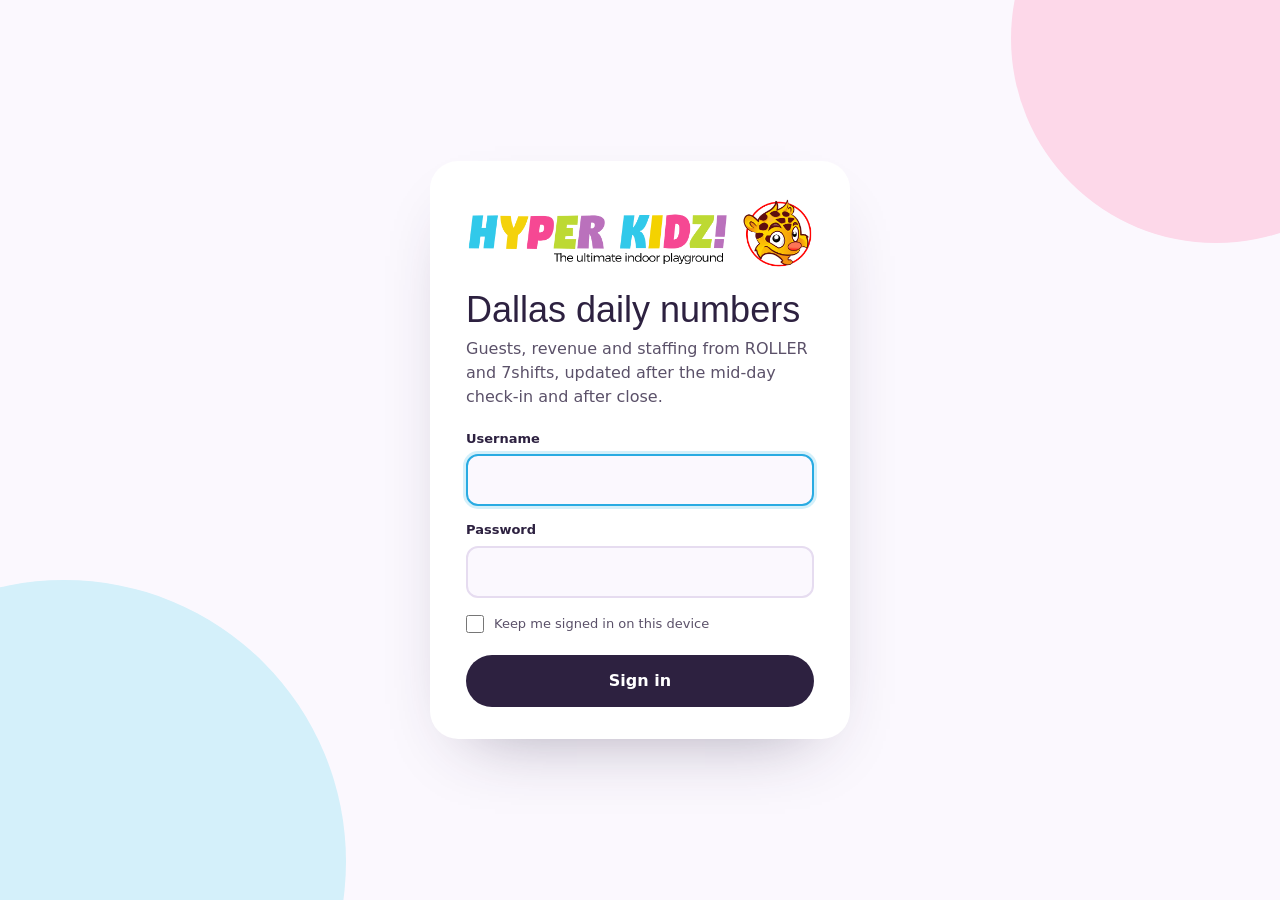
==== dashboard/index.html @ 7d79541c "Update dashboard data (2026-09-12T20:58:01-05:00)" ====
<!doctype html>
<html lang="en">
<head>
<meta charset="utf-8">
<meta name="viewport" content="width=device-width, initial-scale=1">
<meta name="robots" content="noindex, nofollow">
<meta name="referrer" content="no-referrer">
<meta http-equiv="Content-Security-Policy" content="default-src 'self'; script-src 'self'; style-src 'self' https://fonts.googleapis.com; font-src https://fonts.gstatic.com; img-src 'self' data:; connect-src 'self'; base-uri 'none'; form-action 'none'">
<title>Hyper Kidz Dallas dashboard</title>
<link rel="icon" href="data:image/svg+xml,%3Csvg xmlns='http://www.w3.org/2000/svg' viewBox='0 0 64 64'%3E%3Ccircle cx='32' cy='32' r='30' fill='%23F04E98'/%3E%3Ccircle cx='22' cy='20' r='8' fill='%23fff' opacity='.5'/%3E%3C/svg%3E">
<link rel="preconnect" href="https://fonts.googleapis.com">
<link rel="preconnect" href="https://fonts.gstatic.com" crossorigin>
<link rel="stylesheet" href="https://fonts.googleapis.com/css2?family=Lilita+One&family=Rethink+Sans:wght@400;500;600;700&display=swap">
<link rel="stylesheet" href="styles.css">
<script src="app.js" defer></script>
</head>
<body>
<div id="boot-view" class="boot">
  <img src="hyperkidz-logo.png" alt="Hyper Kidz" width="260" height="53">
  <p>Opening the numbers…</p>
</div>

<main id="login-view" class="login" hidden>
  <div class="login-card">
    <img class="login-logo" src="hyperkidz-logo.png" alt="Hyper Kidz, the ultimate indoor playground" width="356" height="73">
    <h1 class="login-title">Dallas daily numbers</h1>
    <p class="login-lede">Guests, revenue and staffing from ROLLER and 7shifts, updated after the mid-day check-in and after close.</p>
    <form id="login-form" novalidate>
      <label for="username">Username</label>
      <input id="username" name="username" type="text" autocomplete="username" autocapitalize="none" spellcheck="false" required>
      <label for="password">Password</label>
      <input id="password" name="password" type="password" autocomplete="current-password" required>
      <label class="remember"><input id="remember" type="checkbox"> Keep me signed in on this device</label>
      <button id="login-button" class="btn-primary" type="submit">Sign in</button>
      <p id="login-error" class="login-error" role="alert" hidden></p>
    </form>
  </div>
</main>

<div id="app" hidden></div>

<noscript><p class="noscript">This dashboard needs JavaScript to unlock the numbers.</p></noscript>
</body>
</html>
---- dashboard/styles.css ----
/* Hyper Kidz Dallas staff dashboard.
 * Palette from the logo: pastel grounds for sections, the logo's full-strength colors only for data marks.
 * One bold element (the ball pit of guests per hour); everything around it stays quiet. */

:root {
  color-scheme: light;
  --ground: #FBF8FE;
  --surface: #FFFFFF;
  --ink: #2D2140;
  --ink-2: #5B5169;
  --ink-3: #736A83;
  --rule: #E6DCF0;
  --sky: #D4F0FA;
  --sky-strong: #29ABE2;
  --sky-ink: #0F6A8F;
  --pink: #FDD8E9;
  --pink-strong: #F04E98;
  --pink-ink: #A91D5E;
  --lemon: #FFF1B0;
  --lemon-ink: #6E5300;
  --lime: #E3F2BE;
  --lime-strong: #8DC63F;
  --lime-ink: #3F6A0C;
  --lilac: #EEE2F6;
  --lilac-strong: #9B59B6;
  --lilac-ink: #65317F;
  --font-display: "Lilita One", "Arial Rounded MT Bold", "Trebuchet MS", sans-serif;
  --font-body: "Rethink Sans", "Segoe UI", system-ui, -apple-system, sans-serif;
  --step--1: 0.8125rem;
  --step-0: 1rem;
  --step-1: 1.25rem;
  --step-2: 1.75rem;
  --step-3: 2.25rem;
  --step-4: clamp(2.25rem, 1.4rem + 3.6vw, 3.75rem);
  --gutter: clamp(16px, 4vw, 40px);
}

*, *::before, *::after { box-sizing: border-box; }

html { -webkit-text-size-adjust: 100%; }

body {
  margin: 0;
  background: var(--ground);
  color: var(--ink);
  font-family: var(--font-body);
  font-size: var(--step-0);
  line-height: 1.5;
  font-variant-numeric: tabular-nums;
  -webkit-font-smoothing: antialiased;
}

[hidden] { display: none !important; }
img { max-width: 100%; height: auto; }
button, input { font: inherit; color: inherit; }
:focus-visible { outline: 3px solid var(--sky-strong); outline-offset: 2px; }

.wrap { max-width: 1160px; margin-inline: auto; padding-inline: var(--gutter); }
.muted { color: var(--ink-3); }

/* ---------- boot and sign-in ---------- */

.boot {
  min-height: 100svh;
  display: grid;
  place-content: center;
  justify-items: center;
  gap: 12px;
  padding-inline: var(--gutter);
  color: var(--ink-2);
}

.login {
  position: relative;
  min-height: 100svh;
  display: grid;
  place-items: center;
  padding: 32px var(--gutter);
  overflow: hidden;
}

/* Two oversized play balls in the corners: the sign-in page's only decoration. */
.login::before,
.login::after {
  content: "";
  position: absolute;
  border-radius: 50%;
  z-index: 0;
}
.login::before { width: 44vmax; height: 44vmax; left: -17vmax; bottom: -19vmax; background: var(--sky); }
.login::after { width: 32vmax; height: 32vmax; right: -11vmax; top: -13vmax; background: var(--pink); }

.login-card {
  position: relative;
  z-index: 1;
  width: min(420px, 100%);
  background: var(--surface);
  border-radius: 28px;
  padding: 36px clamp(20px, 6vw, 36px) 32px;
  box-shadow: 0 30px 70px -40px rgba(45, 33, 64, 0.45);
}

.login-logo { display: block; width: 100%; margin-bottom: 22px; }

.login-title {
  font-family: var(--font-display);
  font-weight: 400;
  font-size: var(--step-3);
  line-height: 1.05;
  margin: 0 0 8px;
}

.login-lede { color: var(--ink-2); margin: 0 0 20px; max-width: 36ch; }

#login-form label:not(.remember) {
  display: block;
  font-weight: 600;
  font-size: var(--step--1);
  margin: 14px 0 6px;
}

#login-form input[type="text"],
#login-form input[type="password"] {
  width: 100%;
  padding: 12px 14px;
  border: 2px solid var(--rule);
  border-radius: 12px;
  background: var(--ground);
}

#login-form input[type="text"]:focus-visible,
#login-form input[type="password"]:focus-visible {
  outline: none;
  border-color: var(--sky-strong);
  box-shadow: 0 0 0 3px var(--sky);
}

.remember {
  display: flex;
  gap: 10px;
  align-items: center;
  margin-top: 16px;
  font-size: var(--step--1);
  font-weight: 500;
  color: var(--ink-2);
}
.remember input { width: 18px; height: 18px; margin: 0; accent-color: var(--lilac-strong); }

.btn-primary {
  width: 100%;
  margin-top: 22px;
  padding: 14px;
  border: 0;
  border-radius: 999px;
  background: var(--ink);
  color: #fff;
  font-weight: 700;
  cursor: pointer;
}
.btn-primary:hover { background: #45345F; }
.btn-primary[disabled] { opacity: 0.7; cursor: progress; }

.login-error {
  margin: 14px 0 0;
  padding: 10px 12px;
  border-radius: 10px;
  background: var(--pink);
  color: var(--pink-ink);
  font-size: var(--step--1);
  font-weight: 600;
}

.noscript { padding: 24px var(--gutter); }

/* ---------- top bar ---------- */

.topbar {
  display: flex;
  flex-wrap: wrap;
  align-items: center;
  justify-content: space-between;
  gap: 12px 20px;
  padding-block: 18px;
}
.topbar-logo { display: block; height: 40px; width: auto; }
.topbar-meta {
  display: flex;
  flex-wrap: wrap;
  align-items: center;
  gap: 8px 16px;
  font-size: var(--step--1);
  color: var(--ink-2);
}
.stale {
  padding: 4px 12px;
  border-radius: 999px;
  background: var(--lemon);
  color: var(--lemon-ink);
  font-weight: 600;
}

.btn-quiet {
  padding: 6px 14px;
  border: 2px solid var(--rule);
  border-radius: 999px;
  background: var(--surface);
  font-weight: 600;
  cursor: pointer;
}
.btn-quiet:hover { border-color: var(--lilac-strong); }

/* ---------- the day ---------- */

.day { padding-block: 20px 36px; }

.day-nav { display: flex; align-items: center; gap: 12px; }

.day-title {
  margin: 0;
  font-family: var(--font-display);
  font-weight: 400;
  font-size: var(--step-4);
  line-height: 1;
}
.day-title:focus { outline: none; }

.nav-btn {
  flex: none;
  width: 40px;
  height: 40px;
  display: grid;
  place-items: center;
  border: 2px solid var(--rule);
  border-radius: 50%;
  background: var(--surface);
  font-size: 1.25rem;
  line-height: 1;
  cursor: pointer;
}
.nav-btn:hover:not(:disabled) { border-color: var(--lilac-strong); }
.nav-btn:disabled { opacity: 0.35; cursor: default; }

.day-tags { display: flex; flex-wrap: wrap; gap: 8px; margin-top: 14px; }
.tag {
  padding: 4px 12px;
  border-radius: 999px;
  font-size: var(--step--1);
  font-weight: 600;
}
.tag-live { background: var(--lemon); color: var(--lemon-ink); }
.tag-holiday { background: var(--lilac); color: var(--lilac-ink); }

.day-sentence { max-width: 64ch; margin: 14px 0 0; font-size: var(--step-1); line-height: 1.45; }

.pit { margin-top: 22px; overflow-x: auto; }
.pit-svg { display: block; width: 100%; height: auto; }
.pit-floor { stroke: var(--rule); stroke-width: 2; }
.pit-forecast { fill: none; stroke: var(--lilac-strong); stroke-width: 2; stroke-dasharray: 4 4; }
.pit-ball.ok { fill: var(--lime-strong); }
.pit-ball.under { fill: var(--pink-strong); }
.pit-ball.over { fill: var(--sky-strong); }
.pit-gloss { fill: #fff; opacity: 0.55; }
.pit-count { font-family: var(--font-display); font-size: 17px; fill: var(--ink); text-anchor: middle; }
.pit-count.is-forecast { fill: var(--lilac-ink); font-family: var(--font-body); font-size: 13px; font-weight: 600; }
.pit-hour { font-size: 13px; font-weight: 600; fill: var(--ink-2); text-anchor: middle; }
.pit-staff { font-size: 12px; fill: var(--ink-3); text-anchor: middle; }

.pit-drop { animation: pit-drop 0.7s cubic-bezier(0.34, 1.45, 0.55, 1) both; }
@keyframes pit-drop {
  from { transform: translateY(-70px); opacity: 0; }
  60% { opacity: 1; }
  to { transform: none; opacity: 1; }
}
@media (prefers-reduced-motion: reduce) {
  .pit-drop { animation: none; }
}

.pit-legend {
  display: flex;
  flex-wrap: wrap;
  gap: 6px 18px;
  margin: 10px 0 0;
  font-size: var(--step--1);
  color: var(--ink-2);
}
.key { display: inline-flex; align-items: center; gap: 6px; }
.dot { width: 12px; height: 12px; border-radius: 50%; }
.dot.ok { background: var(--lime-strong); }
.dot.under { background: var(--pink-strong); }
.dot.over { background: var(--sky-strong); }
.ring { width: 12px; height: 12px; border-radius: 50%; border: 2px dashed var(--lilac-strong); }
.pit-missing { margin: 18px 0 0; color: var(--ink-2); }

.numbers {
  display: grid;
  grid-template-columns: repeat(auto-fit, minmax(180px, 1fr));
  gap: 0 24px;
  margin: 28px 0 0;
  border-top: 2px solid var(--rule);
}
.number { padding-top: 16px; }
.number dt { font-size: var(--step--1); font-weight: 600; color: var(--ink-2); }
.number dd { margin: 2px 0 0; font-family: var(--font-display); font-size: var(--step-3); line-height: 1.05; }
.number .sub {
  display: block;
  margin-top: 4px;
  font-family: var(--font-body);
  font-size: var(--step--1);
  line-height: 1.4;
  color: var(--ink-2);
}

/* ---------- sections ---------- */

.band { padding-block: 40px; }
.band-lilac { background: var(--lilac); }
.band-sky { background: var(--sky); }
.plain { padding-block: 40px; border-top: 2px solid var(--rule); }

.section-title {
  margin: 0 0 6px;
  font-family: var(--font-display);
  font-weight: 400;
  font-size: var(--step-2);
  line-height: 1.1;
}
.section-lede { max-width: 70ch; margin: 0 0 20px; color: var(--ink-2); }

/* the owner's read */
.read-summary { max-width: 68ch; margin: 0 0 24px; font-size: var(--step-1); line-height: 1.5; }
.read-lists { display: grid; grid-template-columns: repeat(auto-fit, minmax(260px, 1fr)); gap: 24px 40px; }
.read-lists h3 { margin: 0 0 8px; font-size: var(--step-0); }
.read-lists ul { margin: 0; padding-left: 1.1em; max-width: 60ch; }
.read-lists li + li { margin-top: 6px; }
.read-by { margin: 22px 0 0; font-size: var(--step--1); color: var(--ink-2); }

/* next 7 days */
.ahead-scroll { overflow-x: auto; padding-bottom: 4px; }
.ahead {
  display: grid;
  grid-template-columns: repeat(7, minmax(118px, 1fr));
  gap: 12px;
  margin: 0;
  padding: 0;
  list-style: none;
}
.ahead-day {
  display: flex;
  flex-direction: column;
  gap: 2px;
  padding: 14px;
  border-radius: 18px;
  background: var(--surface);
}
.ahead-name { font-family: var(--font-display); font-size: var(--step-1); line-height: 1.1; }
.ahead-date { font-size: var(--step--1); color: var(--ink-2); }
.ahead-bar { height: 72px; display: flex; align-items: flex-end; margin: 10px 0 8px; }
.ahead-bar span { display: block; width: 100%; min-height: 4px; border-radius: 10px 10px 4px 4px; background: var(--pink-strong); }
.ahead-rev { font-size: var(--step-1); }
.ahead-meta { font-size: var(--step--1); color: var(--ink-2); }
.ahead-holiday { margin-top: 6px; font-size: var(--step--1); font-weight: 600; color: var(--lilac-ink); }
.ahead-gap { margin-top: 6px; font-size: var(--step--1); font-weight: 600; color: var(--pink-ink); }
.ahead-total { margin: 18px 0 0; font-weight: 600; }

/* week by week */
.weeks {
  display: grid;
  grid-template-columns: 12.5rem repeat(7, minmax(0, 1fr)) 10rem;
  gap: 6px;
}
.weeks-head { padding: 0 4px 2px; font-size: var(--step--1); font-weight: 600; color: var(--ink-2); }
.week-label { align-self: center; font-size: var(--step--1); font-weight: 600; }
.week-total { align-self: center; font-size: var(--step--1); color: var(--ink-2); line-height: 1.35; }
.cell {
  display: flex;
  flex-direction: column;
  align-items: flex-start;
  gap: 1px;
  min-height: 78px;
  padding: 8px;
  border: 0;
  border-radius: 12px;
  background: var(--surface);
  text-align: left;
  cursor: pointer;
}
.cell:hover { box-shadow: inset 0 0 0 2px var(--pink-strong); }
.cell.is-focus { box-shadow: inset 0 0 0 3px var(--ink); }
.cell-empty { background: transparent; box-shadow: inset 0 0 0 2px var(--rule); cursor: default; color: var(--ink-3); }
.cell-empty:hover { box-shadow: inset 0 0 0 2px var(--rule); }
.cell-day { font-weight: 700; line-height: 1.2; }
.cell-rev { font-weight: 600; line-height: 1.2; }
.cell-guests { font-size: var(--step--1); color: var(--ink-2); line-height: 1.2; }
.cell-holiday { font-size: 11px; font-weight: 700; color: var(--lilac-ink); line-height: 1.2; }

/* tables */
.table-wrap { overflow-x: auto; }
table { width: 100%; min-width: 680px; border-collapse: collapse; font-size: var(--step--1); }
th {
  padding: 8px 10px;
  border-bottom: 2px solid var(--rule);
  text-align: right;
  font-weight: 600;
  color: var(--ink-2);
  white-space: nowrap;
}
td { padding: 8px 10px; border-bottom: 1px solid var(--rule); text-align: right; white-space: nowrap; }
th:first-child, td:first-child { text-align: left; }
tr.is-expected td { color: var(--ink-3); }
.chip { display: inline-block; padding: 2px 10px; border-radius: 999px; font-size: 12px; font-weight: 600; }
.chip.ok { background: var(--lime); color: var(--lime-ink); }
.chip.under { background: var(--pink); color: var(--pink-ink); }
.chip.over { background: var(--sky); color: var(--sky-ink); }
.off-big { color: var(--pink-ink); font-weight: 700; }

/* parties and attention */
.list-plain { margin: 0; padding: 0; list-style: none; max-width: 80ch; }
.list-plain li {
  display: grid;
  grid-template-columns: 7.5rem 1fr;
  gap: 2px 14px;
  padding: 12px 0;
  border-bottom: 1px solid var(--rule);
}
.list-when { font-weight: 600; }
.list-detail { color: var(--ink); }
.list-action { grid-column: 2; font-size: var(--step--1); color: var(--ink-2); }
.sev { justify-self: start; align-self: start; }
.sev.high { background: var(--pink); color: var(--pink-ink); }
.sev.medium { background: var(--lemon); color: var(--lemon-ink); }
.sev.low { background: var(--sky); color: var(--sky-ink); }
.more { margin-top: 16px; }

.foot { padding-block: 32px 56px; font-size: var(--step--1); color: var(--ink-2); }
.foot p { max-width: 80ch; margin: 0 0 8px; }

/* ---------- narrow screens ---------- */

@media (max-width: 760px) {
  .weeks { grid-template-columns: repeat(7, minmax(0, 1fr)); gap: 4px; }
  .weeks-head.col-label, .weeks-head.col-total { display: none; }
  .week-label { grid-column: 1 / -1; margin-top: 12px; }
  .week-total { grid-column: 1 / -1; }
  .cell { min-height: 56px; padding: 6px 5px; border-radius: 10px; }
  .cell-guests, .cell-holiday { display: none; }
  .cell-rev { font-size: 11px; }
  .list-plain li { grid-template-columns: 1fr; }
  .list-action { grid-column: 1; }
  .numbers { grid-template-columns: repeat(2, minmax(0, 1fr)); gap: 0 16px; }
  .number dd { font-size: var(--step-2); }
}
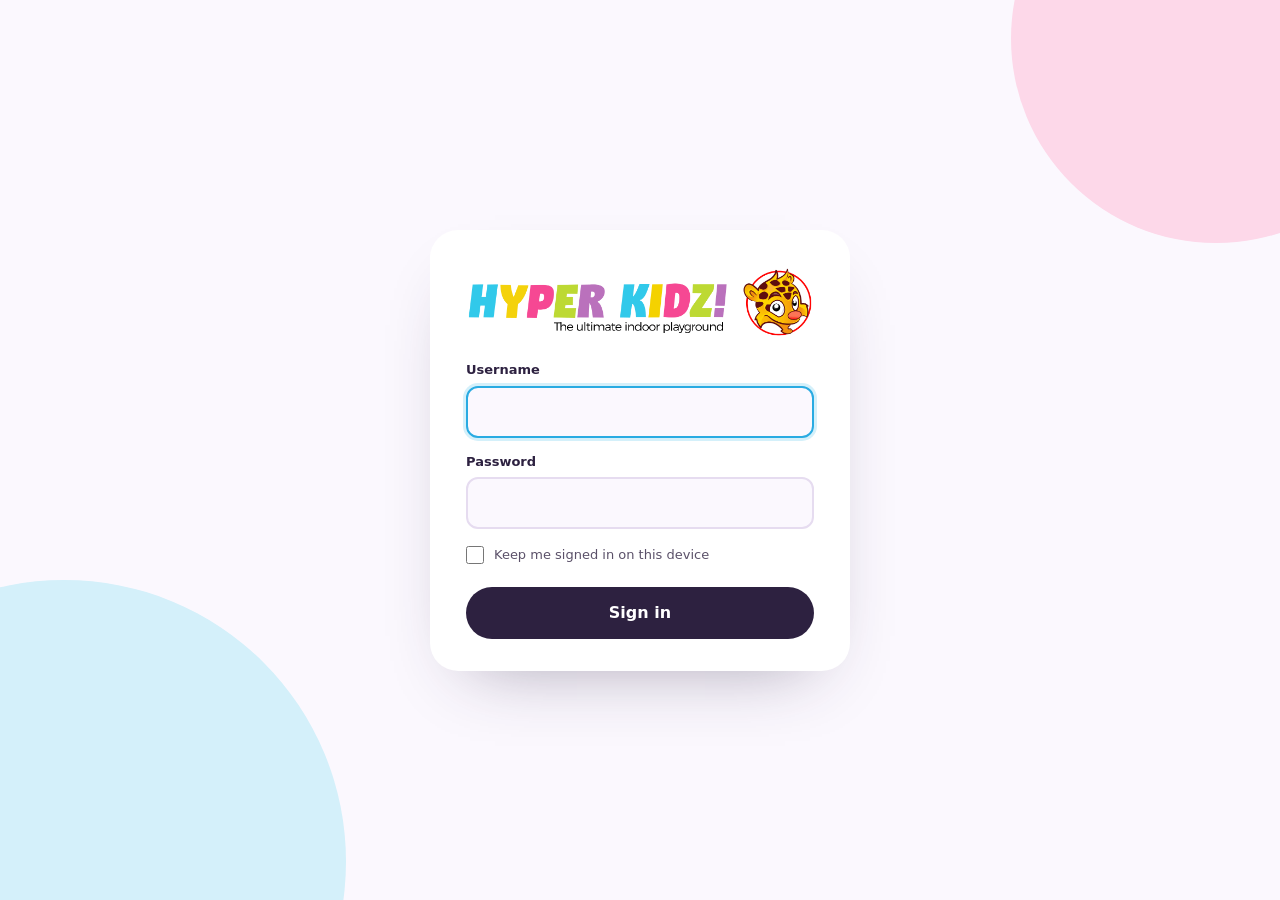
==== commit 82d22a7c: "Update dashboard data (2026-09-12T23:41:44-05:00)" ====
--- a/dashboard/index.html
+++ b/dashboard/index.html
@@ -6,7 +6,7 @@
 <meta name="robots" content="noindex, nofollow">
 <meta name="referrer" content="no-referrer">
 <meta http-equiv="Content-Security-Policy" content="default-src 'self'; script-src 'self'; style-src 'self' https://fonts.googleapis.com; font-src https://fonts.gstatic.com; img-src 'self' data:; connect-src 'self'; base-uri 'none'; form-action 'none'">
-<title>Hyper Kidz Dallas dashboard</title>
+<title>Hyper Kidz</title>
 <link rel="icon" href="data:image/svg+xml,%3Csvg xmlns='http://www.w3.org/2000/svg' viewBox='0 0 64 64'%3E%3Ccircle cx='32' cy='32' r='30' fill='%23F04E98'/%3E%3Ccircle cx='22' cy='20' r='8' fill='%23fff' opacity='.5'/%3E%3C/svg%3E">
 <link rel="preconnect" href="https://fonts.googleapis.com">
 <link rel="preconnect" href="https://fonts.gstatic.com" crossorigin>
@@ -17,14 +17,13 @@
 <body>
 <div id="boot-view" class="boot">
   <img src="hyperkidz-logo.png" alt="Hyper Kidz" width="260" height="53">
-  <p>Opening the numbers…</p>
+  <p>Loading…</p>
 </div>
 
 <main id="login-view" class="login" hidden>
   <div class="login-card">
     <img class="login-logo" src="hyperkidz-logo.png" alt="Hyper Kidz, the ultimate indoor playground" width="356" height="73">
-    <h1 class="login-title">Dallas daily numbers</h1>
-    <p class="login-lede">Guests, revenue and staffing from ROLLER and 7shifts, updated after the mid-day check-in and after close.</p>
+    <h1 class="visually-hidden">Sign in</h1>
     <form id="login-form" novalidate>
       <label for="username">Username</label>
       <input id="username" name="username" type="text" autocomplete="username" autocapitalize="none" spellcheck="false" required>
@@ -39,6 +38,6 @@
 
 <div id="app" hidden></div>
 
-<noscript><p class="noscript">This dashboard needs JavaScript to unlock the numbers.</p></noscript>
+<noscript><p class="noscript">This page needs JavaScript.</p></noscript>
 </body>
 </html>
--- a/dashboard/styles.css
+++ b/dashboard/styles.css
@@ -18,6 +18,8 @@
   --pink-ink: #A91D5E;
   --lemon: #FFF1B0;
   --lemon-ink: #6E5300;
+  --lemon-strong: #F5C518;
+  --adult-tone: #B9AFC7;
   --lime: #E3F2BE;
   --lime-strong: #8DC63F;
   --lime-ink: #3F6A0C;
@@ -57,6 +59,7 @@
 
 .wrap { max-width: 1160px; margin-inline: auto; padding-inline: var(--gutter); }
 .muted { color: var(--ink-3); }
+a { color: var(--sky-ink); }
 
 /* ---------- boot and sign-in ---------- */
 
@@ -101,16 +104,6 @@
 }
 
 .login-logo { display: block; width: 100%; margin-bottom: 22px; }
-
-.login-title {
-  font-family: var(--font-display);
-  font-weight: 400;
-  font-size: var(--step-3);
-  line-height: 1.05;
-  margin: 0 0 8px;
-}
-
-.login-lede { color: var(--ink-2); margin: 0 0 20px; max-width: 36ch; }
 
 #login-form label:not(.remember) {
   display: block;
@@ -212,8 +205,6 @@
 /* ---------- the day ---------- */
 
 .day { padding-block: 20px 36px; }
-
-.day-nav { display: flex; align-items: center; gap: 12px; }
 
 .day-title {
   margin: 0;
@@ -293,7 +284,7 @@
 
 .numbers {
   display: grid;
-  grid-template-columns: repeat(auto-fit, minmax(180px, 1fr));
+  grid-template-columns: repeat(auto-fit, minmax(150px, 1fr));
   gap: 0 24px;
   margin: 28px 0 0;
   border-top: 2px solid var(--rule);
@@ -394,7 +385,8 @@
 .cell-holiday { font-size: 11px; font-weight: 700; color: var(--lilac-ink); line-height: 1.2; }
 
 /* tables */
-.table-wrap { overflow-x: auto; }
+/* position: relative keeps absolutely positioned screen-reader labels inside the scroll area on phones. */
+.table-wrap { position: relative; overflow-x: auto; }
 table { width: 100%; min-width: 680px; border-collapse: collapse; font-size: var(--step--1); }
 th {
   padding: 8px 10px;
@@ -407,6 +399,9 @@
 td { padding: 8px 10px; border-bottom: 1px solid var(--rule); text-align: right; white-space: nowrap; }
 th:first-child, td:first-child { text-align: left; }
 tr.is-expected td { color: var(--ink-3); }
+th.text, td.text { text-align: left; }
+td.notes { min-width: 24rem; white-space: normal; text-align: left; color: var(--ink-2); }
+.cell-sub { display: block; font-size: 12px; color: var(--ink-3); }
 .chip { display: inline-block; padding: 2px 10px; border-radius: 999px; font-size: 12px; font-weight: 600; }
 .chip.ok { background: var(--lime); color: var(--lime-ink); }
 .chip.under { background: var(--pink); color: var(--pink-ink); }
@@ -434,9 +429,225 @@
 .foot { padding-block: 32px 56px; font-size: var(--step--1); color: var(--ink-2); }
 .foot p { max-width: 80ch; margin: 0 0 8px; }
 
+/* who came */
+.mix { margin-top: 28px; }
+.mix-summary { max-width: 70ch; margin: 0 0 10px; color: var(--ink-2); }
+.mix-bar { display: flex; max-width: 760px; height: 18px; border-radius: 999px; overflow: hidden; background: var(--rule); }
+.mix-seg { display: block; height: 100%; }
+.mix-legend {
+  display: flex;
+  flex-wrap: wrap;
+  gap: 6px 18px;
+  margin: 10px 0 0;
+  padding: 0;
+  list-style: none;
+  font-size: var(--step--1);
+  color: var(--ink-2);
+}
+.mix-legend li { display: inline-flex; align-items: center; gap: 6px; }
+.mix-legend strong { color: var(--ink); }
+.mix-dot { width: 12px; height: 12px; border-radius: 50%; }
+.grp-children { background: var(--pink-strong); }
+.grp-toddlers { background: var(--sky-strong); }
+.grp-infants { background: var(--lemon-strong); }
+.grp-other { background: var(--lilac-strong); }
+.grp-party { background: var(--lime-strong); }
+.grp-adults { background: var(--adult-tone); }
+
+/* ---------- navigation: tabs, date picker, update ---------- */
+
+.visually-hidden { position: absolute; width: 1px; height: 1px; overflow: hidden; clip: rect(0 0 0 0); white-space: nowrap; }
+.controls { position: sticky; top: 0; z-index: 5; background: var(--ground); border-block: 2px solid var(--rule); }
+/* Tabs and the day picker share one row on wide screens; below 1100px the picker wraps to its own row. */
+.controls-row { display: flex; flex-wrap: nowrap; align-items: center; gap: 10px 16px; padding-block: 10px; }
+.tabs { display: flex; flex: 1 1 auto; gap: 2px; min-width: 0; overflow-x: auto; scrollbar-width: none; }
+.tabs::-webkit-scrollbar { display: none; }
+.tab {
+  flex: none;
+  padding: 7px 12px;
+  border: 0;
+  border-radius: 999px;
+  background: transparent;
+  color: var(--ink-2);
+  font-size: 0.9375rem;
+  font-weight: 600;
+  white-space: nowrap;
+  cursor: pointer;
+}
+.tab:hover { background: var(--lilac); color: var(--ink); }
+.tab[aria-selected="true"] { background: var(--ink); color: #fff; }
+.picker { display: flex; flex: none; align-items: center; gap: 6px; margin-left: auto; }
+.picker .nav-btn { width: 34px; height: 34px; font-size: 1.1rem; }
+.picker .btn-quiet { padding: 5px 12px; }
+.picker input[type="date"] { padding: 5px 8px; border: 2px solid var(--rule); border-radius: 12px; background: var(--surface); font-weight: 600; }
+@media (max-width: 1100px) {
+  .controls-row { flex-wrap: wrap; }
+}
+.btn-update {
+  display: inline-flex;
+  align-items: center;
+  padding: 6px 16px;
+  border-radius: 999px;
+  background: var(--pink-strong);
+  color: #fff;
+  font-weight: 700;
+  text-decoration: none;
+}
+.btn-update:hover { background: var(--pink-ink); }
+.panel:focus { outline: none; }
+
+/* ---------- growth, call-outs, empty states ---------- */
+
+.growth-wrap { padding-bottom: 32px; }
+.section-title.small { font-size: var(--step-1); }
+.growth { display: flex; flex-wrap: wrap; align-items: center; gap: 6px 8px; margin: 8px 0 0; }
+.growth-label { min-width: 15rem; font-size: var(--step--1); font-weight: 600; color: var(--ink-2); }
+.chip.up { background: var(--lime); color: var(--lime-ink); }
+.chip.down { background: var(--pink); color: var(--pink-ink); }
+.chip.flat { background: var(--lilac); color: var(--lilac-ink); }
+.callout { max-width: 80ch; margin: 18px 0 0; padding: 14px 16px; border-radius: 14px; background: var(--pink); color: var(--pink-ink); }
+.callout strong { color: var(--ink); }
+.empty { padding-block: 32px; color: var(--ink-2); }
+.empty .btn-quiet { margin: 12px 8px 0 0; }
+.kv { display: grid; grid-template-columns: repeat(auto-fit, minmax(170px, 1fr)); gap: 0 24px; margin: 24px 0 0; border-top: 2px solid var(--rule); }
+.kv div { padding-top: 12px; }
+.kv dt { font-size: var(--step--1); font-weight: 600; color: var(--ink-2); }
+.kv dd { margin: 2px 0 0; font-family: var(--font-display); font-size: var(--step-2); line-height: 1.1; }
+tr.total td { font-weight: 700; border-top: 2px solid var(--rule); }
+
+/* ---------- staff, calendar, analysis, updates ---------- */
+
+.chip.on_clock, .chip.done { background: var(--lime); color: var(--lime-ink); }
+.chip.worked { background: var(--sky); color: var(--sky-ink); }
+.chip.late, .chip.unscheduled, .chip.no_analysis, .chip.pending { background: var(--lemon); color: var(--lemon-ink); }
+.chip.no_show, .chip.missed, .chip.overtime, .chip.failed { background: var(--pink); color: var(--pink-ink); }
+.chip.scheduled, .chip.open_shift { background: var(--lilac); color: var(--lilac-ink); }
+.agenda-day { padding-block: 18px; border-top: 2px solid var(--rule); }
+.agenda-day h3 { margin: 0 0 4px; font-family: var(--font-display); font-weight: 400; font-size: var(--step-1); }
+.agenda-day .section-lede { margin-bottom: 10px; }
+.agenda-cols { display: grid; grid-template-columns: repeat(auto-fit, minmax(300px, 1fr)); gap: 16px 36px; }
+.agenda-cols h4 { margin: 0 0 6px; font-size: var(--step--1); color: var(--ink-2); }
+.agenda-row { display: grid; grid-template-columns: 9rem 1fr; gap: 2px 12px; padding: 7px 0; border-bottom: 1px solid var(--rule); font-size: var(--step--1); }
+.agenda-row .muted { grid-column: 2; }
+.status-list { display: flex; flex-wrap: wrap; gap: 8px; margin: 16px 0 8px; padding: 0; list-style: none; }
+.status-list .chip { font-size: var(--step--1); padding: 4px 12px; }
+.analysis-card { padding-block: 18px; border-top: 2px solid var(--rule); }
+.analysis-card h3 { margin: 0 0 4px; font-family: var(--font-display); font-weight: 400; font-size: var(--step-1); }
+.analysis-card .read-summary { margin-top: 12px; }
+
+/* ---------- projections: three weeks, heatmaps ---------- */
+
+.seg { display: inline-flex; gap: 4px; margin: 0 0 14px; padding: 3px; border-radius: 999px; background: var(--lilac); }
+.seg button { padding: 5px 14px; border: 0; border-radius: 999px; background: transparent; color: var(--lilac-ink); font-weight: 600; cursor: pointer; }
+.seg button[aria-pressed="true"] { background: var(--surface); color: var(--ink); }
+.tl { overflow-x: auto; }
+.tl-svg { display: block; width: 100%; height: auto; }
+.tl-bar.actual { fill: var(--pink-strong); }
+.tl-bar.live { fill: var(--pink); stroke: var(--pink-strong); stroke-width: 2; stroke-dasharray: 5 4; }
+.tl-bar.projected { fill: var(--lilac); stroke: var(--lilac-strong); stroke-width: 2; }
+.tl-booked { fill: var(--lilac-strong); opacity: 0.55; }
+.tl-forecast { stroke: var(--ink); stroke-width: 3; stroke-linecap: round; }
+.tl-value { font-size: 12px; font-weight: 700; fill: var(--ink); text-anchor: middle; }
+.tl-divide { stroke: var(--ink-3); stroke-width: 1.5; stroke-dasharray: 3 5; }
+.tl-divide-label { font-size: 12px; font-weight: 600; fill: var(--ink-2); }
+.tl-week { max-width: 80ch; margin: 14px 0 0; font-weight: 600; }
+.swatch { width: 14px; height: 10px; border-radius: 3px; }
+.swatch.actual { background: var(--pink-strong); }
+.swatch.live { background: var(--pink); box-shadow: inset 0 0 0 2px var(--pink-strong); }
+.swatch.projected { background: var(--lilac); box-shadow: inset 0 0 0 2px var(--lilac-strong); }
+.swatch.booked { background: var(--lilac-strong); opacity: 0.55; }
+.dash { width: 16px; height: 3px; border-radius: 2px; background: var(--ink); }
+
+.heat-scroll { overflow-x: auto; padding-bottom: 4px; }
+.heat { display: grid; gap: 4px; min-width: 620px; }
+.heat-head { font-size: 12px; font-weight: 600; color: var(--ink-2); text-align: center; }
+.heat-label { align-self: center; font-size: var(--step--1); font-weight: 600; white-space: nowrap; }
+.heat-cell { position: relative; display: grid; place-items: center; min-height: 40px; border-radius: 8px; background: var(--surface); font-size: 13px; font-weight: 600; }
+.heat-cell.is-short { box-shadow: inset 0 0 0 2px var(--pink-strong); }
+.heat-cell.is-closed { background: transparent; box-shadow: inset 0 0 0 1px var(--rule); }
+.heat-need { position: absolute; top: 1px; right: 4px; font-size: 10px; font-weight: 700; color: var(--pink-ink); }
+
+/* ---------- forecast explanations ---------- */
+
+.why-teaser p { max-width: 80ch; margin: 0 0 24px; padding: 12px 16px; border-left: 4px solid var(--lilac-strong); background: var(--lilac); border-radius: 0 12px 12px 0; }
+.btn-link { padding: 0; border: 0; background: none; color: var(--sky-ink); font-weight: 700; text-decoration: underline; cursor: pointer; }
+.ahead-day .btn-link { align-self: flex-start; margin-top: 8px; font-size: var(--step--1); }
+.equation { display: flex; flex-wrap: wrap; align-items: center; gap: 8px 10px; margin: 4px 0 22px; }
+.equation .term { padding: 8px 14px; border-radius: 14px; background: var(--surface); box-shadow: inset 0 0 0 2px var(--rule); color: var(--ink-2); font-weight: 600; }
+.equation .term strong { font-family: var(--font-display); font-weight: 400; font-size: var(--step-2); color: var(--ink); }
+.equation .op { font-family: var(--font-display); font-size: var(--step-2); color: var(--ink-3); }
+.why-grid { display: grid; grid-template-columns: repeat(auto-fit, minmax(min(100%, 340px), 1fr)); gap: 20px 44px; }
+.fig-title { margin: 0 0 6px; font-family: var(--font-display); font-weight: 400; font-size: var(--step-1); }
+.cmp-svg { display: block; width: 100%; max-width: 460px; height: auto; margin-bottom: 10px; }
+.cmp-bar.past { fill: var(--sky-strong); }
+.cmp-bar.forecast { fill: var(--lilac); stroke: var(--lilac-strong); stroke-width: 2; }
+.cmp-booked { fill: var(--lilac-strong); opacity: 0.6; }
+.cmp-avg { stroke: var(--ink); stroke-width: 2; stroke-dasharray: 6 4; }
+.cmp-avg-label { font-size: 12px; font-weight: 700; fill: var(--ink); }
+table.compact { min-width: 0; }
+.list-steps { margin: 0; padding-left: 1.3em; max-width: 60ch; }
+.list-steps li { margin-bottom: 10px; }
+.reason-list { margin: 0 0 12px; padding: 0; list-style: none; }
+.reason-list li { display: grid; grid-template-columns: minmax(6.5rem, 1fr) 2fr; align-items: center; gap: 2px 12px; padding: 7px 0; border-bottom: 1px solid var(--rule); font-size: var(--step--1); }
+.reason-name { font-weight: 600; }
+.reason-bar { position: relative; height: 10px; border-radius: 999px; background: var(--surface); box-shadow: inset 0 0 0 1px var(--rule); overflow: hidden; }
+.reason-bar span { position: absolute; top: 0; bottom: 0; }
+.reason-bar .up { left: 50%; background: var(--lime-strong); }
+.reason-bar .down { right: 50%; background: var(--pink-strong); }
+.reason-text { grid-column: 1 / -1; color: var(--ink-2); }
+.outcome-extra { margin-top: 8px; }
+
+/* Grid children default to min-width: auto, so a wide table inside one would push the page past a phone's edge. */
+.why-grid > *, .figs > * { min-width: 0; }
+
+/* ---------- trend figures ---------- */
+
+.figs { display: grid; grid-template-columns: repeat(auto-fit, minmax(min(100%, 440px), 1fr)); gap: 12px 44px; }
+.fig { margin: 0; padding-top: 16px; border-top: 2px solid var(--rule); }
+.fig-lede { max-width: 60ch; margin: 0 0 8px; font-size: var(--step--1); color: var(--ink-2); }
+.fig-svg { display: block; width: 100%; height: auto; }
+.ax-grid { stroke: var(--rule); stroke-width: 1; }
+.zero { stroke: var(--ink-3); stroke-width: 1.5; }
+.ax-label { font-size: 11px; fill: var(--ink-3); }
+.ax-label.y { text-anchor: end; }
+.ax-label.x { text-anchor: middle; }
+.ln { fill: none; stroke-width: 3; stroke-linecap: round; stroke-linejoin: round; }
+.ln.actual { stroke: var(--pink-strong); }
+.ln.forecast { stroke: var(--lilac-strong); stroke-dasharray: 7 6; }
+.ln.expected { stroke: var(--lilac-strong); stroke-dasharray: 1 6; }
+.ln.target { stroke: var(--ink-3); stroke-width: 1.5; stroke-dasharray: 4 4; }
+.dash-key { width: 20px; height: 0; border-top: 3px solid var(--pink-strong); }
+.dash-key.forecast { border-top: 3px dashed var(--lilac-strong); }
+.dash-key.expected { border-top: 3px dotted var(--lilac-strong); }
+.dash-key.target { border-top: 2px dashed var(--ink-3); }
+.bar-up { fill: var(--lime-strong); }
+.bar-down { fill: var(--pink-strong); }
+.dot.bar-up-key { background: var(--lime-strong); }
+.dot.bar-down-key { background: var(--pink-strong); }
+.fill-children { fill: var(--pink-strong); }
+.fill-toddlers { fill: var(--sky-strong); }
+.fill-infants { fill: var(--lemon-strong); }
+.fill-other_passes { fill: var(--lilac-strong); }
+.fill-party_guests { fill: var(--lime-strong); }
+.fill-adults { fill: var(--adult-tone); }
+.fill-cat-admission, .cat-admission { fill: var(--pink-strong); background: var(--pink-strong); }
+.fill-cat-party, .cat-party { fill: var(--lilac-strong); background: var(--lilac-strong); }
+.fill-cat-food, .cat-food { fill: var(--lemon-strong); background: var(--lemon-strong); }
+.fill-cat-retail, .cat-retail { fill: var(--sky-strong); background: var(--sky-strong); }
+.fill-cat-membership, .cat-membership { fill: var(--lime-strong); background: var(--lime-strong); }
+.fill-cat-other, .cat-other { fill: var(--adult-tone); background: var(--adult-tone); }
+
 /* ---------- narrow screens ---------- */
 
 @media (max-width: 760px) {
+  .controls { position: static; }
+  /* nowrap: in a wrapping column the rows would size to their content and push past the screen edge */
+  .controls-row { flex-direction: column; flex-wrap: nowrap; align-items: stretch; }
+  .picker { justify-content: space-between; }
+  .picker input[type="date"] { flex: 1; min-width: 0; }
+  .growth-label { min-width: 100%; }
+  .agenda-row { grid-template-columns: 1fr; }
+  .agenda-row .muted { grid-column: 1; }
   .weeks { grid-template-columns: repeat(7, minmax(0, 1fr)); gap: 4px; }
   .weeks-head.col-label, .weeks-head.col-total { display: none; }
   .week-label { grid-column: 1 / -1; margin-top: 12px; }
